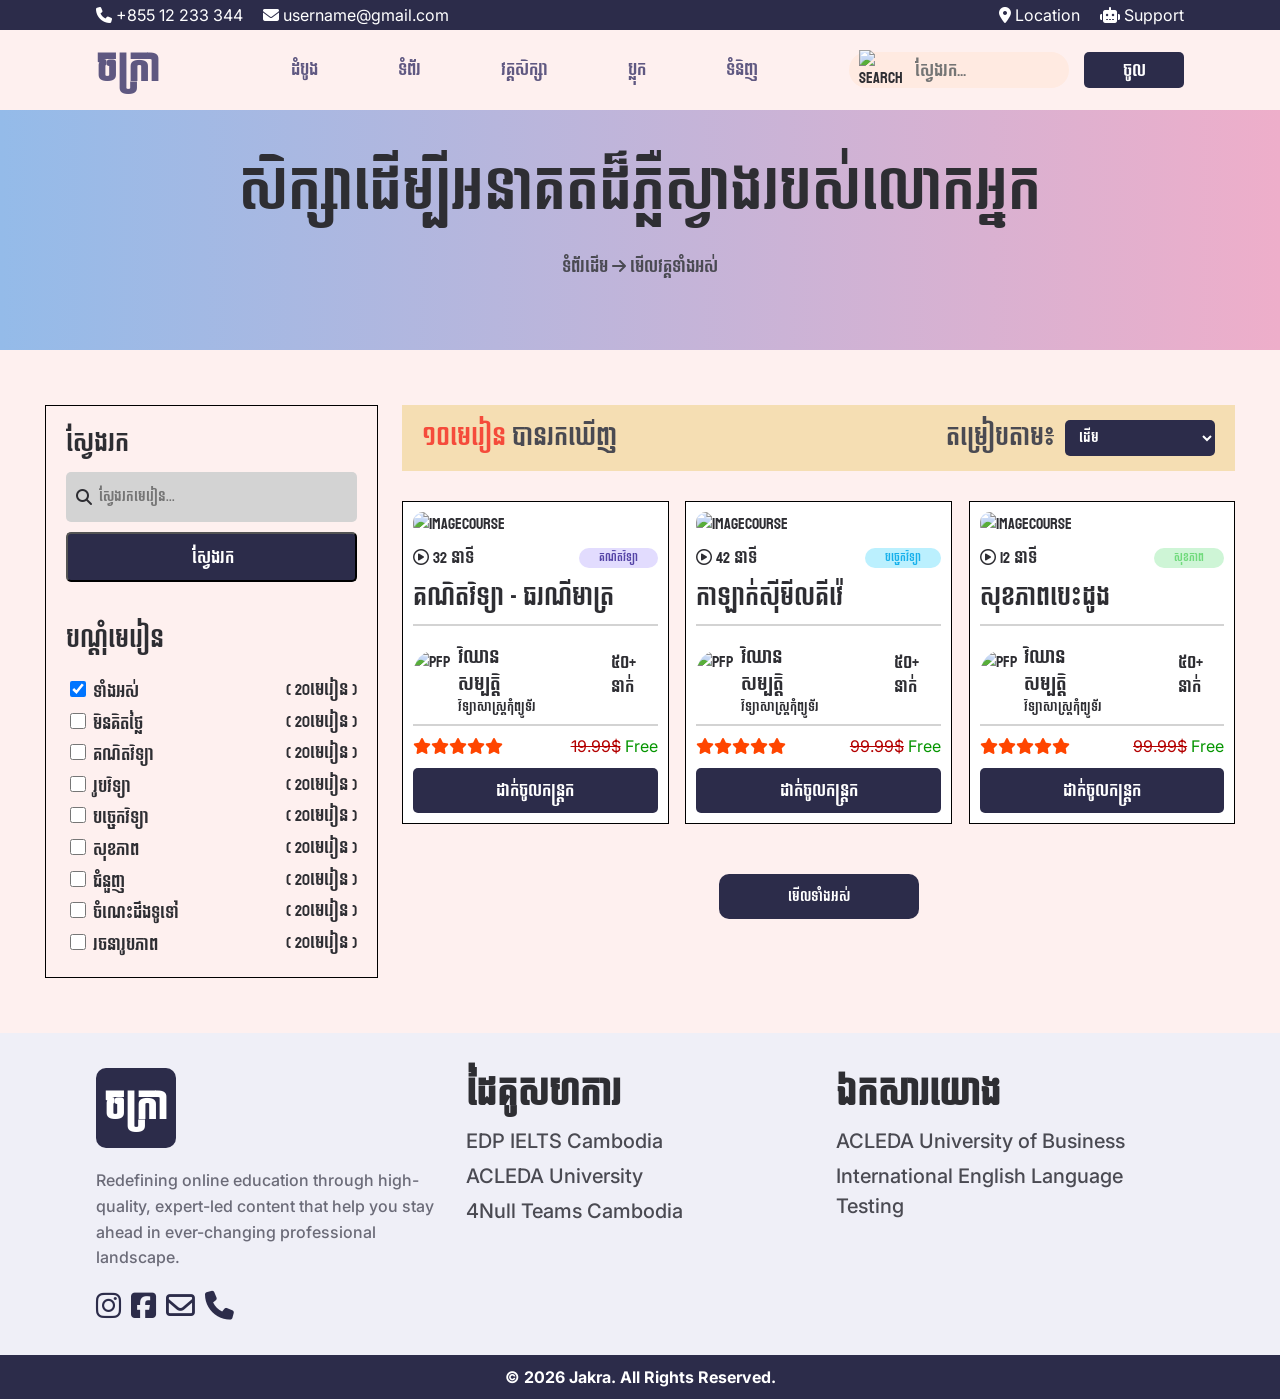
==== src/allcourse.html @ 20902234 "Update repository" ====
<!DOCTYPE html>
<html lang="en">

<head>
    <meta charset="UTF-8">
    <link rel="stylesheet" href="../style/style.css">
    <link rel="stylesheet" href="../style/allcourse.css">
    <link rel="stylesheet" href="https://cdnjs.cloudflare.com/ajax/libs/font-awesome/6.5.1/css/all.min.css">
    <link rel="preconnect" href="https://fonts.googleapis.com">
    <link rel="preconnect" href="https://fonts.gstatic.com" crossorigin>
    <link
        href="https://fonts.googleapis.com/css2?family=Bayon&family=Inter:ital,opsz,wght@0,14..32,100..900;1,14..32,100..900&display=swap"
        rel="stylesheet">
    <link rel="stylesheet" href="https://cdn.jsdelivr.net/npm/bootstrap-icons@1.11.3/font/bootstrap-icons.min.css">
    <meta name="viewport" content="width=device-width, initial-scale=1.0">
    <title>Jakra E-Learning</title>
</head>

<body>
    <!-- Header -->
    <header>
        <div class="header-contact">
            <div class="contact-left">
                <div class="header-call">
                    <i class="fa-solid fa-phone"></i>
                    <a href="#">+855 12 233 344</a>
                </div>
                <div class="header-mail">
                    <i class="fa-solid fa-envelope"></i>
                    <a href="#">username@gmail.com</a>
                </div>
            </div>
            <div class="contact-right">
                <div class="header-location">
                    <i class="fa-solid fa-location-dot"></i>
                    <a href="#">Location</a>
                </div>
                <div class="header-location">
                    <i class="fa-solid fa-robot"></i>
                    <a href="#">Support</a>
                </div>
            </div>
        </div>
        <div class="header-ul">
            <div class="logo">
                <a href="#">ចក្រា</a>
            </div>
            <ul>
                <li><a href="#">ដំបូង</a></li>
                <li><a href="#">ទំព័រ</a></li>
                <li><a href="#">វគ្គសិក្សា</a></li>
                <li><a href="#">ប្លុក</a></li>
                <li><a href="#">ទំនិញ</a></li>
            </ul>
            <div class="header-actions">
                <div class="header-search">
                    <img src="../asset/svg/search.svg" class="icon" alt="search">
                    <input type="text" placeholder="ស្វែងរក...">
                </div>
                <button><a href="#">ចូល</a></button>
            </div>
        </div>
    </header>

    <div class="future">
        <h1>សិក្សាដើម្បីអនាគតដ៏ភ្លឺស្វាងរបស់លោកអ្នក</h1>
        <p>ទំព័រដើម <i class="fa-solid fa-arrow-right"></i> <a href="#">មើលវគ្គទាំងអស់</a></p>
    </div>

    <div class="container">
        <div class="container-left">
            <div class="left-search">
                <h2>ស្វែងរក</h2>
                <div class="left-search-input">
                    <i class="fa-solid fa-magnifying-glass"></i>
                    <input type="text" placeholder="ស្វែងរកមេរៀន...">
                </div>
                <button id="searchBtn"><a href="#">ស្វែងរក</a></button>
            </div>

            <div class="course-category">
                <h2>បណ្ដុំមេរៀន</h2>
                <div class="category-list">
                    <label for="free"><p><input type="checkbox" name="checkBox" value="all" checked> ទាំងអស់</p><span>( 20មេរៀន )</span></label>
                    <label for="free"><p><input type="checkbox" name="checkBox" value="free"> មិនគិតថ្លៃ</p><span>( 20មេរៀន )</span></label>
                    <label for="free"><p><input type="checkbox" name="checkBox" value="math"> គណិតវិទ្យា</p><span>( 20មេរៀន )</span></label>
                    <label for="free"><p><input type="checkbox" name="checkBox" value="physic"> រូបវិទ្យា</p><span>( 20មេរៀន )</span></label>
                    <label for="free"><p><input type="checkbox" name="checkBox" value="science"> បច្ចេកវិទ្យា</p><span>( 20មេរៀន )</span></label>
                    <label for="free"><p><input type="checkbox" name="checkBox" value="health"> សុខភាព</p><span>( 20មេរៀន )</span></label>
                    <label for="free"><p><input type="checkbox" name="checkBox" value="business"> ជំនួញ</p><span>( 20មេរៀន )</span></label>
                    <label for="free"><p><input type="checkbox" name="checkBox" value="general"> ចំណេះដឹងទូទៅ</p><span>( 20មេរៀន )</span></label>
                    <label for="free"><p><input type="checkbox" name="checkBox" value="design"> រចនារូបភាព</p><span>( 20មេរៀន )</span></label>
                </div>
            </div>
        </div>
        <div class="container-right">
            <div class="container-title">
                <h3><span>១០មេរៀន</span> បានរកឃើញ</h3>
                <div class="title-sorted">
                    <h3>តម្រៀបតាម៖ </h3>
                    <select name="courseSelect" id="courseSelect">
                        <option value="Name">ដើម</option>
                        <option value="Name">ឈ្មោះ</option>
                        <option value="Name">ថ្ងៃ</option>
                    </select>
                </div>
            </div>
            <div class="course-item" id="course-item">

                <!-- <div class="lesson" id="lesson1">
                    <img src="https://wallpapers.com/images/featured/physics-w4ac9eqvnunc0ocp.jpg" alt="imageCourse">
                    <div class="lessonType">
                        <label for="lessonMain"><i class="fa-regular fa-circle-play"></i> ២០ មេរៀន</label>
                        <div class="lessonCategory">
                            <label for="category">គណិតវិទ្យា</label>
                        </div>
                    </div>
                    <h3>គណិតវិទ្យា - ធរណីមាត្រ</h3>
                    <hr>

                    <div class="lessonProfile">
                        <img src="../asset/author/mainpfp.jpg" alt="pfp">
                        <div class="self-Profile">
                            <h3>វិឈាន សម្បត្តិ</h3>
                            <label for="major">វិទ្យាសាស្ត្រកុំព្យូទ័រ</label>
                        </div>
                        <label for="taughtStudent"><span>៥០+</span> នាក់</label>

                    </div>
                    <hr>
                    <div class="lesson-Price">
                        <label for="star"><i class="fa-solid fa-star"></i><i class="fa-solid fa-star"></i><i class="fa-solid fa-star"></i><i class="fa-solid fa-star"></i><i class="fa-solid fa-star"></i></label>
                        <label for="price"><del>19.99$</del> Free</label>
                    </div>
                    <button><a href="#">ដាក់ចូលកន្ត្រក</a></button>
                </div> -->

            </div>
            <button onclick="ShowAllCourse()">មើលទាំងអស់</button>
        </div>
    </div>







    <!-- Footer -->
    <footer>
        <div class="footer-Item">
            <div class="footerProfile footerItem">
                <div class="logo">
                    <a href="#">ចក្រា</a>
                </div>
                <p>Redefining online education through high-quality, expert-led content that
                    help you stay ahead in ever-changing professional landscape.
                </p>
                <div class="footerSocial">
                    <i class="fa-brands fa-instagram"></i>
                    <i class="fa-brands fa-square-facebook"></i>
                    <i class="fa-regular fa-envelope"></i>
                    <i class="fa-solid fa-phone"></i>
                </div>
            </div>
            <div class="footerPartner footerItem">
                <h1>ដៃគូសហការ</h1>
                <a href="#">EDP IELTS Cambodia</a>
                <a href="#">ACLEDA University</a>
                <a href="#">4Null Teams Cambodia</a>
            </div>
            <div class="footerReference footerItem">
                <h1>ឯកសារយោង</h1>
                <a href="#">ACLEDA University of Business</a>
                <a href="#">International English Language Testing</a>
            </div>
        </div>
        <div class="footer-Copyright">
            © 2026 Jakra. All Rights Reserved.
        </div>
    </footer>
</body>
<script src="../script/allcourse.js"></script>
</html>
---- style/style.css ----
:root {
    /* Color */
    --header-footer: rgb(44, 44, 74);
    --background-color: #ffffff;
    --title-color: #5F5881;
    --button-color: rgb(44, 44, 74);
    --footer-color: #282834;
    --star-color: #F68C1E;
    --price-color: #059500;
    --view-color: #DF5415;
    --main-background-color: #FEF0EF;
    --sky-background-color: #DCF7FE;
    --lightPurple-background-color: #EFEFF7;


    --border-radius: 5px;
    --box-shadow: 0 0 10px #D9D9D9;
    --default-font: 'Inter', sans-serif;
    --icon-width: 24px;
    --icon-height: 24px;
    --title-font-size: 36px;
    --subtitle-font-size: 24px;
    --content-font-size: 16px;
    --input-font-size: 16px;

    /* Text Colors */
    --text-main: #2e2e33;
    --text-secondary: #4A4A52;
    --text-muted: #6b6b78;
    --text-disabled: #b30000;
    --text-input: #333333;

    /* UI Colors */
    --button-hover-color: #F54B3B;
    --button-secondary-bg: #d3d3d3;
    --pagination-bg: #ebebeb;
    --border-light: rgba(0, 0, 0, 0.04);
    --border-divider: #f3f3f7;
    --shadow-light: rgba(34, 34, 34, 0.06);

    /* Category Colors */
    --math-bg: #fadee2;
    --math-accent: #fd5672;
    --tech-bg: #DCF7FE;
    --tech-accent: #45C1F1;
    --health-bg: #E5FAE9;
    --health-accent: #5FD46C;
    --business-bg: #FDF3E9;
    --business-accent: #EE8644;

    --search-bg: #ffeae1;
    --text-white: #ffffff;
}

/*  
How to use this root

Use this link in another css file:
@import url('variables.css');

Usage example:
background-color: var(--background-color);
*/

/*----------------------------------------------*/

/*
Icon style

.icon {
    width: var(--icon-width);
    height: var(--icon-height);
}

*/

* {
    font-family: "Bayon", sans-serif;
    font-weight: 400;
    font-style: normal;
    box-sizing: border-box;
}

body {
    padding: 0;
    padding-top: 80px;
    width: 100vw;
    height: 100vh;
    margin: 0;
    overflow-x: hidden;
    background-color: var(--main-background-color);
    font-size: var(--content-font-size);
}

a {
    text-decoration: none;
    color: inherit;
    font-size: 16px;
}

h1 {
    font-size: 56px;
    margin: 0;
}

h2 {
    font-size: 36px;
    margin: 0;
}

h3 {
    font-size: 24px;
    margin: 0;
}

p {
    font-size: var(--content-font-size);
    line-height: 1.6;
    margin: 0;
}

.future {
    width: 100%;
    height: 270px;
    display: flex;
    flex-direction: column;
    align-items: center;
    justify-content: center;
    gap: 20px;
    background: linear-gradient(to right, #94BBE9, #EEAECA);
}

.future p,
.future a {
    color: var(--text-secondary);
    transition: 0.5s ease;
}

.future a:hover {
    color: var(--button-hover-color);
}


/* Header */
header {
    width: 100%;
    height: 110px;
    z-index: 700;
    top: 0;
    left: 0;
    right: 0;
    position: fixed;
    box-sizing: border-box;
}

.header-contact {
    width: 100%;
    height: 30px;
    display: flex;
    align-items: center;
    justify-content: space-between;
    padding: 0 7.5vw;
    background-color: var(--header-footer);
    color: white;
}

.header-contact a {
    color: white;
    font-family: 'Inter', Arial;
    font-weight: 400;
}

.contact-left {
    height: 100%;
    width: auto;
    display: flex;
    align-items: center;
    gap: 20px;
}

.contact-right {
    display: flex;
    height: 100%;
    width: auto;
    align-items: center;
    gap: 20px;
}

.header-ul {
    width: 100%;
    height: 80px;
    padding: 0 7.5vw;
    margin: 0 auto;
    display: flex;
    justify-content: space-between;
    align-items: center;
    background-color: var(--main-background-color);
}

.logo a {
    font-size: 36px;
    color: var(--title-color);
    font-weight: bold;
    text-decoration: none;
}

header ul {
    display: flex;
    gap: 80px;
}

header ul li {
    list-style: none;
    font-size: var(--content-font-size);
    color: var(--title-color);
    cursor: pointer;
}

header a {
    text-decoration: none;
    color: var(--title-color);
    transition: 0.4s;
}

header a:hover {
    color: var(--button-color);
}

header .header-search {
    display: flex;
    align-items: center;
    gap: 10px;
    width: 220px;
    height: 36px;
    padding: 0 10px;
    background-color: var(--search-bg);
    border-radius: 30px;
}

header .header-search input {
    border: none;
    background-color: transparent;
    width: 160px;
    font-size: var(--input-font-size);
}

input:focus {
    outline: none;
}

header button {
    width: 100px;
    height: 36px;
    background-color: var(--button-color);
    color: var(--text-white);
    border: none;
    border-radius: var(--border-radius);
    cursor: pointer;
    transition: 0.4s;
}

header button a {
    text-decoration: none;
    color: var(--text-white);
}

header button:hover {
    background-color: var(--button-hover-color);
}

header button:hover a {
    color: var(--text-white);
}

/* Footer */
footer {
    width: 100%;
    height: auto;
    margin: 0;
    padding: 0;
    display: flex;
    flex-direction: column;
}

.footer-Item {
    width: 100%;
    height: auto;
    padding: 35px 7.5vw;
    display: flex;
    align-items: start;
    justify-content: space-between;
    box-sizing: border-box;
    margin: 0;
}

.footerItem {
    width: 32%;
    display: flex;
    flex-direction: column;
    gap: 5px;
    justify-content: start;
}

.footerItem h1 {
    font-size: 2.2rem;
    font-weight: bold;
    color: var(--text-main);
}

.footerItem h2 {
    font-size: 1.4rem;
    font-family: 'Inter', Arial;
    color: var(--text-muted);
}

.footerProfile {
    gap: 20px;
}

.footerProfile .logo {
    width: 80px;
    background-color: var(--button-color);
    color: white;
    height: 80px;
    display: flex;
    align-items: center;
    justify-content: center;
    border-radius: 10px;
}

.footerProfile a {
    color: white;
}

.footerProfile p {
    font-family: 'Inter';
    font-weight: 500;
    color: var(--text-muted);
}

.footerSocial {
    width: 100%;
    height: auto;
    display: flex;
    gap: 10px;
}

.footerProfile i {
    font-size: 1.8rem;
    color: var(--button-color);
}

.footerPartner a,
.footerReference a{
    font-size: 20px;
    font-family: 'Inter', Arial;
    font-weight: 500;
    color: var(--text-secondary);
    cursor: pointer;
}

.footer-Copyright {
    width: 100%;
    display: flex;
    justify-content: center;
    align-items: center;
    text-align: center;
    padding: 10px 0px;
    background-color: var(--header-footer);
    color: white;
    font-family: 'Inter', Arial;
    font-weight: bold;
}
---- style/allcourse.css ----
/* Styles moved to top to match HTML order (Header) */
.header-actions {
    display: flex;
    gap: 15px;
    align-items: center;
}

/* Global improvements: typography and base layout */
body {
    font-family: Inter, system-ui, -apple-system, "Segoe UI", Roboto, "Helvetica Neue", Arial;
    color: var(--text-main);
    line-height: 1.5;
    -webkit-font-smoothing: antialiased;
    -moz-osx-font-smoothing: grayscale;
}

/* Constrain wide sections for better readability */
:root {
    --max-content-width: 1200px;
}

/* Container */
.container {
    width: 100%;
    height: auto;
    padding: 55px 3.5vw;
    display: flex;
    justify-content: space-between;
    box-sizing: border-box;
}

.container-left {
    width: 28%;
    height: auto;
    display: flex;
    flex-direction: column;
    justify-content: center;
    gap: 40px;
    padding: 20px 20px;
    border: solid 1px black;
    align-self: flex-start;
}

.left-search {
    width: 100%;
    height: auto;
    display: flex;
    flex-direction: column;
    align-items: start;
    gap: 10px;
}

.left-search .left-search-input,
.left-search button {
    width: 100%;
    border-radius: 5px;
    height: 50px;
    display: flex;
    align-items: center;
    padding-left: 10px;
}

.container-left h2{
    font-size: 24px;
}

.left-search-input {
    background-color: lightgray;
}

.left-search-input input {
    margin-left: 5px;
    height: 100%;
    width: 94%;
    background: transparent;
    border: none;
}

.left-search button {
    display: flex;
    align-items: center;
    justify-content: center;
    background-color: var(--button-color);
    color: white;
    transition: 0.5s ease;
}

.left-search button:hover{
    background-color: var(--button-hover-color);
    border: 1px solid var(--button-hover-color);
}

.course-category{
    width: 100%;
    height: auto;
    display: flex;
    flex-direction: column;
    gap: 10px;
}

.category-list{
    width: 100%;
    height: auto;
    display: flex;
    flex-direction: column;
    align-items: start;
    margin-top: 10px;
    gap: 5px;
}

.category-list label{
    width: 100%;
    display: flex;
    justify-content: space-between;
    font-weight: 20px;
}

.category-list label input{
    width: 16px;
    height: 16px;
}

.container-right {
    width: 70%;
    height: auto;
}

.container-title {
    width: 100%;
    height: auto;
    display: flex;
    padding: 15px 20px;
    /* padding-bottom: 30px; */
    align-items: center;
    justify-content: space-between;
    color: var(--text-secondary);
    background-color: wheat;
}

.container-title span {
    color: var(--button-hover-color);
}

.container-title select {
    width: 150px;
    border: none;
    background-color: var(--button-color);
    color: white;
    border-radius: 5px;
    padding: 0 10px;
}

.title-sorted {
    display: flex;
    gap: 10px;
}

.container-right button{
    width: 200px;
    height: 45px;
    border-radius: 10px;
    background-color: var(--button-color);
    color: white;
    border: none;
    display: flex;
    justify-content: center;
    align-items: center;
    margin: 0 auto;
    margin-top: 30px;
    transition: 0.5s ease;
}

.container-right button:hover{
    background-color: var(--button-hover-color);
}

.course-item{
    width: 100%;
    height: auto;
    display: flex;
    flex-wrap: wrap;
    margin-top: 30px;
    gap: 2%;
}

.lesson{
    width: 32%;
    float: left;
    height: auto;
    padding: 10px 10px;
    border: solid 1px black;
    transition: 0.5s ease;
    margin-bottom: 20px;
    background-color: white;
}

.lesson:hover{
    transform: scale(1.02) translateY(-5px);
}

.lesson img{
    width: 100%;
    height: 180px;
    object-fit: cover;
    border-radius: 10px;
}

.lesson hr{
    width: 100%;
    border: solid 1px lightgray;
}

.lesson h3{
    margin-top: 10px;
}

.lessonType{
    width: 100%;
    margin: 0 auto;
    display: flex;
    margin-top: 10px;
    align-items: center;
    justify-content: space-between;
}

.lessonCategory{
    height: 20px;
    display: flex;
    align-items: center;
    justify-content: center;
    padding: 0px 20px;
    border-radius: 30px;
    background-color: rgb(183, 236, 255);
}

.lessonCategory label{
    font-size: 10px;
    color: rgb(0, 183, 255);
}

.lessonProfile{
    width: 100%;
    height: auto;
    display: flex;
    align-items: center;
    justify-content: space-between;
}

.lessonProfile img{
    width: 50px;
    height: 50px;
    border-radius: 50%;
}

.self-Profile{
    height: 100%;
    width: auto;
    display: flex;
    flex-direction: column;
    align-items: start;
    justify-content: center;
    margin-right: 30%;
}

.self-Profile h3{
    font-size: 18px;
}

.self-Profile label{
    font-size: 12px;
}

.lesson-Price{
    width: 100%;
    display: flex;
    align-items: center;
    justify-content: space-between;
}

.lesson-Price label,
.lesson-Price del{
    font-size: 16px;
    font-family: 'Inter', Arial;
}

.lesson-Price label{
    color: var(--price-color);
}

.lesson-Price del{
    color: var(--text-disabled);
}

.lesson-Price label i{
    font-weight: 10px;
    color: orangered;
}

.lesson button{
    width: 100%;
    height: 45px;
    border-radius: 5px;
    margin-top: 10px;
    border: none;
    background-color: var(--button-color);
    cursor: pointer;
    transition: 0.5s ease;
}

.lesson button a{
    color: white;
}

.lesson button:hover{
    background-color: var(--button-hover-color);
}

footer{
    background-color: var(--lightPurple-background-color);
}
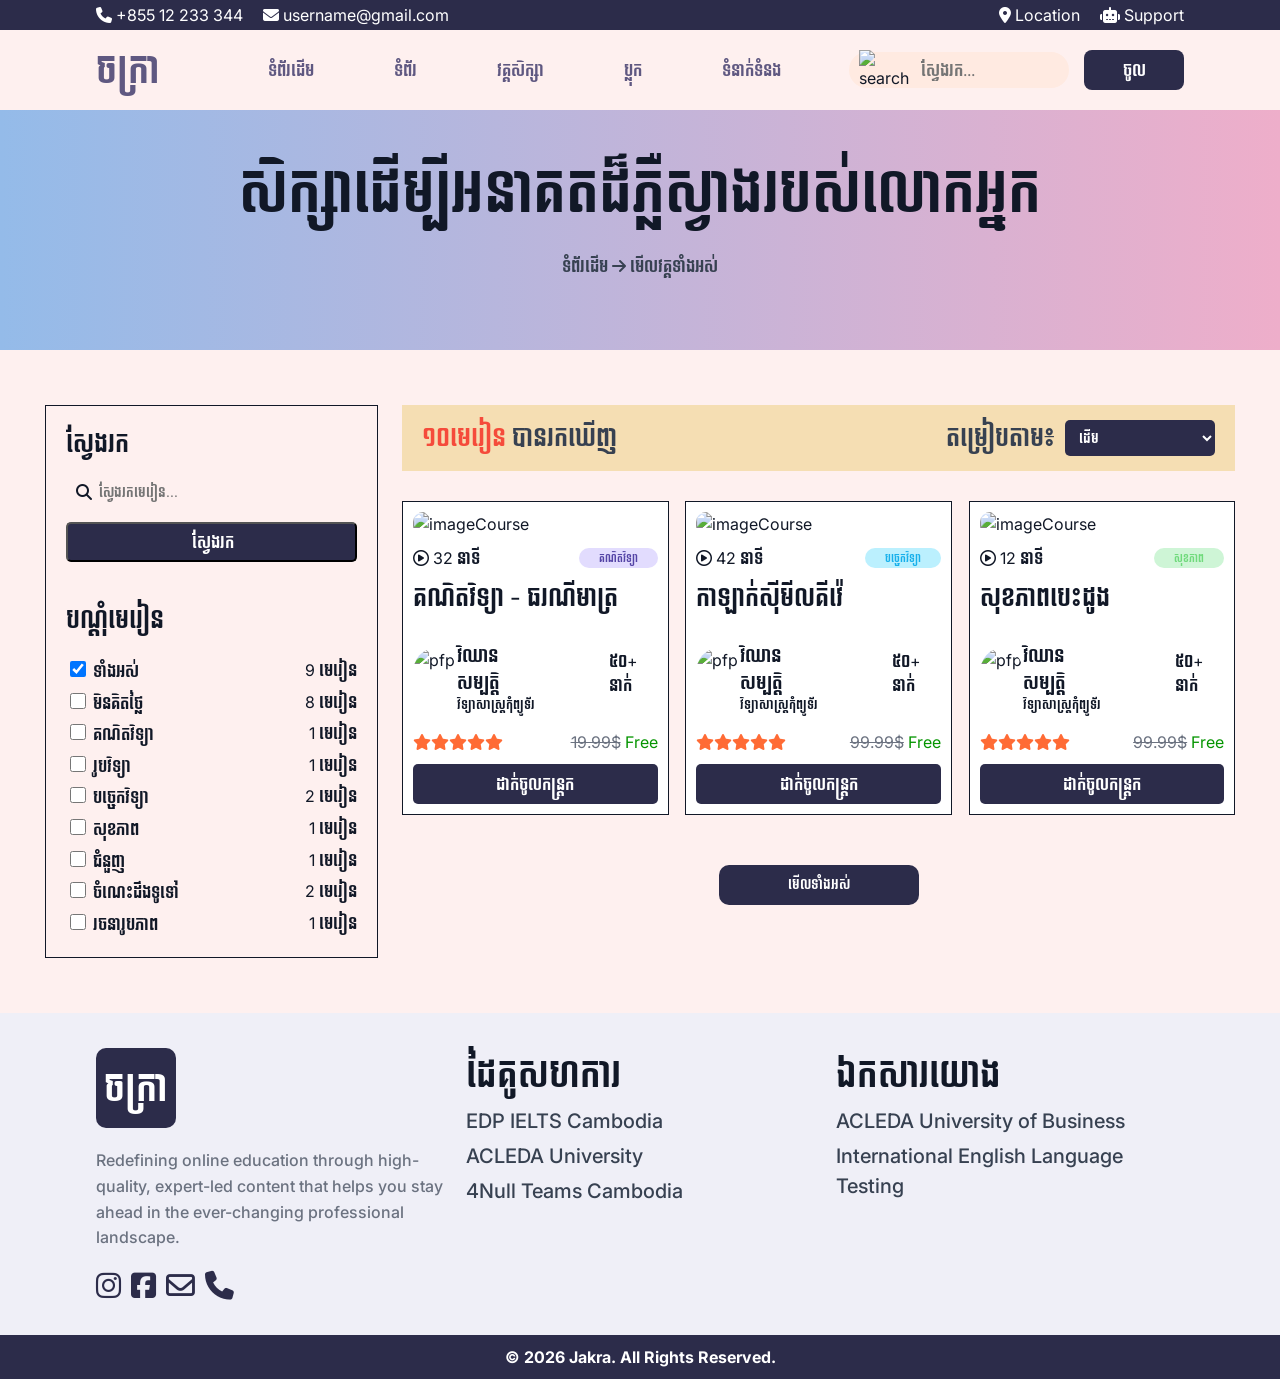
==== commit 2f170514: "UI/UX improvements: Standardized button heights, fixed grammar/spelling in Khmer and English, update" ====
--- a/src/allcourse.html
+++ b/src/allcourse.html
@@ -8,9 +8,7 @@
     <link rel="stylesheet" href="https://cdnjs.cloudflare.com/ajax/libs/font-awesome/6.5.1/css/all.min.css">
     <link rel="preconnect" href="https://fonts.googleapis.com">
     <link rel="preconnect" href="https://fonts.gstatic.com" crossorigin>
-    <link
-        href="https://fonts.googleapis.com/css2?family=Bayon&family=Inter:ital,opsz,wght@0,14..32,100..900;1,14..32,100..900&display=swap"
-        rel="stylesheet">
+
     <link rel="stylesheet" href="https://cdn.jsdelivr.net/npm/bootstrap-icons@1.11.3/font/bootstrap-icons.min.css">
     <meta name="viewport" content="width=device-width, initial-scale=1.0">
     <title>Jakra E-Learning</title>
@@ -43,21 +41,21 @@
         </div>
         <div class="header-ul">
             <div class="logo">
-                <a href="#">ចក្រា</a>
+                <a href="../index.html">ចក្រា</a>
             </div>
             <ul>
-                <li><a href="#">ដំបូង</a></li>
+                <li><a href="../index.html">ទំព័រដើម</a></li>
                 <li><a href="#">ទំព័រ</a></li>
-                <li><a href="#">វគ្គសិក្សា</a></li>
+                <li><a href="allcourse.html">វគ្គសិក្សា</a></li>
                 <li><a href="#">ប្លុក</a></li>
-                <li><a href="#">ទំនិញ</a></li>
+                <li><a href="studyoncampuss.html">ទំនាក់ទំនង</a></li>
             </ul>
             <div class="header-actions">
                 <div class="header-search">
                     <img src="../asset/svg/search.svg" class="icon" alt="search">
                     <input type="text" placeholder="ស្វែងរក...">
                 </div>
-                <button><a href="#">ចូល</a></button>
+                <button id="loginBtn"><a href="#">ចូល</a></button>
             </div>
         </div>
     </header>
@@ -81,15 +79,48 @@
             <div class="course-category">
                 <h2>បណ្ដុំមេរៀន</h2>
                 <div class="category-list">
-                    <label for="free"><p><input type="checkbox" name="checkBox" value="all" checked> ទាំងអស់</p><span>( 20មេរៀន )</span></label>
-                    <label for="free"><p><input type="checkbox" name="checkBox" value="free"> មិនគិតថ្លៃ</p><span>( 20មេរៀន )</span></label>
-                    <label for="free"><p><input type="checkbox" name="checkBox" value="math"> គណិតវិទ្យា</p><span>( 20មេរៀន )</span></label>
-                    <label for="free"><p><input type="checkbox" name="checkBox" value="physic"> រូបវិទ្យា</p><span>( 20មេរៀន )</span></label>
-                    <label for="free"><p><input type="checkbox" name="checkBox" value="science"> បច្ចេកវិទ្យា</p><span>( 20មេរៀន )</span></label>
-                    <label for="free"><p><input type="checkbox" name="checkBox" value="health"> សុខភាព</p><span>( 20មេរៀន )</span></label>
-                    <label for="free"><p><input type="checkbox" name="checkBox" value="business"> ជំនួញ</p><span>( 20មេរៀន )</span></label>
-                    <label for="free"><p><input type="checkbox" name="checkBox" value="general"> ចំណេះដឹងទូទៅ</p><span>( 20មេរៀន )</span></label>
-                    <label for="free"><p><input type="checkbox" name="checkBox" value="design"> រចនារូបភាព</p><span>( 20មេរៀន )</span></label>
+                    <label for="all">
+                        <p><input type="checkbox" id="all" name="checkBox" value="all" checked> ទាំងអស់</p><span
+                            id="count-all">(
+                            20មេរៀន )</span>
+                    </label>
+                    <label for="free">
+                        <p><input type="checkbox" id="free" name="checkBox" value="free"> មិនគិតថ្លៃ</p><span
+                            id="count-free">(
+                            20មេរៀន )</span>
+                    </label>
+                    <label for="math">
+                        <p><input type="checkbox" id="math" name="checkBox" value="math"> គណិតវិទ្យា</p><span
+                            id="count-math">(
+                            20មេរៀន )</span>
+                    </label>
+                    <label for="physic">
+                        <p><input type="checkbox" id="physic" name="checkBox" value="physic"> រូបវិទ្យា</p><span
+                            id="count-physic">(
+                            20មេរៀន )</span>
+                    </label>
+                    <label for="science">
+                        <p><input type="checkbox" id="science" name="checkBox" value="science"> បច្ចេកវិទ្យា</p><span
+                            id="count-science">( 20មេរៀន )</span>
+                    </label>
+                    <label for="health">
+                        <p><input type="checkbox" id="health" name="checkBox" value="health"> សុខភាព</p><span
+                            id="count-health">(
+                            20មេរៀន )</span>
+                    </label>
+                    <label for="business">
+                        <p><input type="checkbox" id="business" name="checkBox" value="business"> ជំនួញ</p><span
+                            id="count-business">(
+                            20មេរៀន )</span>
+                    </label>
+                    <label for="general">
+                        <p><input type="checkbox" id="general" name="checkBox" value="general"> ចំណេះដឹងទូទៅ</p><span
+                            id="count-general">( 20មេរៀន )</span>
+                    </label>
+                    <label for="design">
+                        <p><input type="checkbox" id="design" name="checkBox" value="design"> រចនារូបភាព</p><span
+                            id="count-design">( 20មេរៀន )</span>
+                    </label>
                 </div>
             </div>
         </div>
@@ -136,7 +167,7 @@
                 </div> -->
 
             </div>
-            <button onclick="ShowAllCourse()">មើលទាំងអស់</button>
+            <button id="showAllBtn" onclick="ShowAllCourse()">មើលទាំងអស់</button>
         </div>
     </div>
 
@@ -154,7 +185,7 @@
                     <a href="#">ចក្រា</a>
                 </div>
                 <p>Redefining online education through high-quality, expert-led content that
-                    help you stay ahead in ever-changing professional landscape.
+                    helps you stay ahead in the ever-changing professional landscape.
                 </p>
                 <div class="footerSocial">
                     <i class="fa-brands fa-instagram"></i>
@@ -180,5 +211,9 @@
         </div>
     </footer>
 </body>
+<script src="https://cdn.jsdelivr.net/npm/sweetalert2@11"></script>
+<script src="../jquery.js"></script>
+<script src="../script/main.js"></script>
 <script src="../script/allcourse.js"></script>
+
 </html>
--- a/style/style.css
+++ b/style/style.css
@@ -1,3 +1,19 @@
+@import url('https://fonts.googleapis.com/css2?family=Inter&family=Bayon&display=swap');
+
+@font-face {
+    font-family: 'SiteFont';
+    src: local('Inter');
+    unicode-range: U+0000-007F, U+0080-00FF;
+    /* Latin characters */
+}
+
+@font-face {
+    font-family: 'SiteFont';
+    src: local('Bayon');
+    unicode-range: U+1780-17FF;
+    /* Khmer Unicode block */
+}
+
 :root {
     /* Color */
     --header-footer: rgb(44, 44, 74);
@@ -15,7 +31,7 @@
 
     --border-radius: 5px;
     --box-shadow: 0 0 10px #D9D9D9;
-    --default-font: 'Inter', sans-serif;
+    --default-font: 'SiteFont', 'Inter', 'Bayon', sans-serif;
     --icon-width: 24px;
     --icon-height: 24px;
     --title-font-size: 36px;
@@ -52,44 +68,42 @@
     --text-white: #ffffff;
 }
 
-/*  
-How to use this root
-
-Use this link in another css file:
-@import url('variables.css');
-
-Usage example:
-background-color: var(--background-color);
-*/
-
-/*----------------------------------------------*/
-
-/*
-Icon style
-
-.icon {
-    width: var(--icon-width);
-    height: var(--icon-height);
-}
-
-*/
-
 * {
-    font-family: "Bayon", sans-serif;
+    font-family: 'SiteFont', 'Inter', 'Bayon', sans-serif;
     font-weight: 400;
     font-style: normal;
     box-sizing: border-box;
 }
 
+html,
 body {
+    scrollbar-width: none;
+    /* Firefox */
+    -ms-overflow-style: none;
+    /* IE and Edge */
+}
+
+html::-webkit-scrollbar,
+body::-webkit-scrollbar {
+    display: none;
+    /* Chrome, Safari and Opera */
+}
+
+body {
+    font-family: 'SiteFont', 'Inter', 'Bayon', sans-serif;
     padding: 0;
     padding-top: 80px;
     width: 100vw;
-    height: 100vh;
+    min-height: 100vh;
     margin: 0;
     overflow-x: hidden;
     background-color: var(--main-background-color);
     font-size: var(--content-font-size);
+}
+
+body::-webkit-scrollbar {
+    display: none;
+    /* Chrome, Safari and Opera */
 }
 
 a {
@@ -117,27 +131,6 @@
     font-size: var(--content-font-size);
     line-height: 1.6;
     margin: 0;
-}
-
-.future {
-    width: 100%;
-    height: 270px;
-    display: flex;
-    flex-direction: column;
-    align-items: center;
-    justify-content: center;
-    gap: 20px;
-    background: linear-gradient(to right, #94BBE9, #EEAECA);
-}
-
-.future p,
-.future a {
-    color: var(--text-secondary);
-    transition: 0.5s ease;
-}
-
-.future a:hover {
-    color: var(--button-hover-color);
 }
 
 
@@ -166,8 +159,13 @@
 
 .header-contact a {
     color: white;
-    font-family: 'Inter', Arial;
+    font-family: var(--default-font);
     font-weight: 400;
+    transition: 0.5s ease;
+}
+
+.header-contact a:hover {
+    color: var(--star-color);
 }
 
 .contact-left {
@@ -200,7 +198,6 @@
 .logo a {
     font-size: 36px;
     color: var(--title-color);
-    font-weight: bold;
     text-decoration: none;
 }
 
@@ -219,11 +216,17 @@
 header a {
     text-decoration: none;
     color: var(--title-color);
-    transition: 0.4s;
+    transition: 0.5s ease;
 }
 
 header a:hover {
     color: var(--button-color);
+}
+
+header .header-actions {
+    display: flex;
+    gap: 15px;
+    align-items: center;
 }
 
 header .header-search {
@@ -250,13 +253,13 @@
 
 header button {
     width: 100px;
-    height: 36px;
+    height: 40px;
     background-color: var(--button-color);
     color: var(--text-white);
     border: none;
     border-radius: var(--border-radius);
     cursor: pointer;
-    transition: 0.4s;
+    transition: 0.5s ease;
 }
 
 header button a {
@@ -272,6 +275,28 @@
     color: var(--text-white);
 }
 
+.future {
+    width: 100%;
+    height: 270px;
+    display: flex;
+    flex-direction: column;
+    align-items: center;
+    justify-content: center;
+    gap: 20px;
+    background: linear-gradient(to right, #94BBE9, #EEAECA);
+}
+
+.future p,
+.future a {
+    color: var(--text-secondary);
+    transition: 0.5s ease;
+}
+
+.future a:hover {
+    color: var(--button-hover-color);
+}
+
+
 /* Footer */
 footer {
     width: 100%;
@@ -303,13 +328,12 @@
 
 .footerItem h1 {
     font-size: 2.2rem;
-    font-weight: bold;
     color: var(--text-main);
 }
 
 .footerItem h2 {
     font-size: 1.4rem;
-    font-family: 'Inter', Arial;
+    font-family: var(--default-font);
     color: var(--text-muted);
 }
 
@@ -333,7 +357,7 @@
 }
 
 .footerProfile p {
-    font-family: 'Inter';
+    font-family: var(--default-font);
     font-weight: 500;
     color: var(--text-muted);
 }
@@ -351,9 +375,9 @@
 }
 
 .footerPartner a,
-.footerReference a{
+.footerReference a {
     font-size: 20px;
-    font-family: 'Inter', Arial;
+    font-family: var(--default-font);
     font-weight: 500;
     color: var(--text-secondary);
     cursor: pointer;
@@ -368,6 +392,6 @@
     padding: 10px 0px;
     background-color: var(--header-footer);
     color: white;
-    font-family: 'Inter', Arial;
+    font-family: var(--default-font);
     font-weight: bold;
 }
--- a/style/allcourse.css
+++ b/style/allcourse.css
@@ -1,22 +1,20 @@
-/* Styles moved to top to match HTML order (Header) */
-.header-actions {
-    display: flex;
-    gap: 15px;
-    align-items: center;
-}
+@import url('variables.css');
+
 
 /* Global improvements: typography and base layout */
 body {
-    font-family: Inter, system-ui, -apple-system, "Segoe UI", Roboto, "Helvetica Neue", Arial;
+    font-family: 'SiteFont', 'Inter', 'Bayon', sans-serif;
     color: var(--text-main);
     line-height: 1.5;
     -webkit-font-smoothing: antialiased;
     -moz-osx-font-smoothing: grayscale;
 }
 
-/* Constrain wide sections for better readability */
-:root {
-    --max-content-width: 1200px;
+/* Styles moved to top to match HTML order (Header) */
+.header-actions {
+    display: flex;
+    gap: 15px;
+    align-items: center;
 }
 
 /* Container */
@@ -37,7 +35,7 @@
     justify-content: center;
     gap: 40px;
     padding: 20px 20px;
-    border: solid 1px black;
+    border: solid 1px var(--black);
     align-self: flex-start;
 }
 
@@ -54,18 +52,18 @@
 .left-search button {
     width: 100%;
     border-radius: 5px;
-    height: 50px;
+    height: 40px;
     display: flex;
     align-items: center;
     padding-left: 10px;
 }
 
-.container-left h2{
+.container-left h2 {
     font-size: 24px;
 }
 
 .left-search-input {
-    background-color: lightgray;
+    background-color: var(--gray-light);
 }
 
 .left-search-input input {
@@ -81,16 +79,16 @@
     align-items: center;
     justify-content: center;
     background-color: var(--button-color);
-    color: white;
+    color: var(--white);
     transition: 0.5s ease;
 }
 
-.left-search button:hover{
+.left-search button:hover {
     background-color: var(--button-hover-color);
     border: 1px solid var(--button-hover-color);
 }
 
-.course-category{
+.course-category {
     width: 100%;
     height: auto;
     display: flex;
@@ -98,7 +96,7 @@
     gap: 10px;
 }
 
-.category-list{
+.category-list {
     width: 100%;
     height: auto;
     display: flex;
@@ -108,14 +106,14 @@
     gap: 5px;
 }
 
-.category-list label{
+.category-list label {
     width: 100%;
     display: flex;
     justify-content: space-between;
     font-weight: 20px;
 }
 
-.category-list label input{
+.category-list label input {
     width: 16px;
     height: 16px;
 }
@@ -134,7 +132,7 @@
     align-items: center;
     justify-content: space-between;
     color: var(--text-secondary);
-    background-color: wheat;
+    background-color: var(--wheat);
 }
 
 .container-title span {
@@ -145,7 +143,7 @@
     width: 150px;
     border: none;
     background-color: var(--button-color);
-    color: white;
+    color: var(--white);
     border-radius: 5px;
     padding: 0 10px;
 }
@@ -155,12 +153,12 @@
     gap: 10px;
 }
 
-.container-right button{
+.container-right button {
     width: 200px;
-    height: 45px;
+    height: 40px;
     border-radius: 10px;
     background-color: var(--button-color);
-    color: white;
+    color: var(--white);
     border: none;
     display: flex;
     justify-content: center;
@@ -170,11 +168,11 @@
     transition: 0.5s ease;
 }
 
-.container-right button:hover{
+.container-right button:hover {
     background-color: var(--button-hover-color);
 }
 
-.course-item{
+.course-item {
     width: 100%;
     height: auto;
     display: flex;
@@ -183,76 +181,76 @@
     gap: 2%;
 }
 
-.lesson{
+.lesson {
     width: 32%;
     float: left;
     height: auto;
     padding: 10px 10px;
-    border: solid 1px black;
+    border: solid 1px var(--black);
     transition: 0.5s ease;
     margin-bottom: 20px;
-    background-color: white;
-}
-
-.lesson:hover{
+    background-color: var(--white);
+}
+
+.lesson:hover {
     transform: scale(1.02) translateY(-5px);
 }
 
-.lesson img{
+.lesson img {
     width: 100%;
     height: 180px;
     object-fit: cover;
     border-radius: 10px;
 }
 
-.lesson hr{
-    width: 100%;
-    border: solid 1px lightgray;
-}
-
-.lesson h3{
+.lessonType {
+    width: 100%;
+    margin: 0 auto;
+    display: flex;
     margin-top: 10px;
-}
-
-.lessonType{
-    width: 100%;
-    margin: 0 auto;
-    display: flex;
-    margin-top: 10px;
-    align-items: center;
-    justify-content: space-between;
-}
-
-.lessonCategory{
+    align-items: center;
+    justify-content: space-between;
+}
+
+.lessonCategory {
     height: 20px;
     display: flex;
     align-items: center;
     justify-content: center;
     padding: 0px 20px;
     border-radius: 30px;
-    background-color: rgb(183, 236, 255);
-}
-
-.lessonCategory label{
+    background-color: var(--blue-pale);
+}
+
+.lessonCategory label {
     font-size: 10px;
-    color: rgb(0, 183, 255);
-}
-
-.lessonProfile{
-    width: 100%;
-    height: auto;
-    display: flex;
-    align-items: center;
-    justify-content: space-between;
-}
-
-.lessonProfile img{
+    color: var(--blue-vivid);
+}
+
+.lesson h3 {
+    margin-top: 10px;
+}
+
+.lesson hr {
+    width: 100%;
+    border: solid 1px var(--gray-light);
+}
+
+.lessonProfile {
+    width: 100%;
+    height: auto;
+    display: flex;
+    align-items: center;
+    justify-content: space-between;
+}
+
+.lessonProfile img {
     width: 50px;
     height: 50px;
     border-radius: 50%;
 }
 
-.self-Profile{
+.self-Profile {
     height: 100%;
     width: auto;
     display: flex;
@@ -262,15 +260,15 @@
     margin-right: 30%;
 }
 
-.self-Profile h3{
+.self-Profile h3 {
     font-size: 18px;
 }
 
-.self-Profile label{
+.self-Profile label {
     font-size: 12px;
 }
 
-.lesson-Price{
+.lesson-Price {
     width: 100%;
     display: flex;
     align-items: center;
@@ -278,27 +276,23 @@
 }
 
 .lesson-Price label,
-.lesson-Price del{
+.lesson-Price del {
     font-size: 16px;
-    font-family: 'Inter', Arial;
-}
-
-.lesson-Price label{
-    color: var(--price-color);
-}
-
-.lesson-Price del{
-    color: var(--text-disabled);
-}
-
-.lesson-Price label i{
+    font-family: 'SiteFont', 'Inter', 'Bayon', sans-serif;
+}
+
+.lesson-Price del {
+    color: var(--neutral-500);
+}
+
+.lesson-Price label i {
     font-weight: 10px;
-    color: orangered;
-}
-
-.lesson button{
-    width: 100%;
-    height: 45px;
+    color: var(--orange-bright);
+}
+
+.lesson button {
+    width: 100%;
+    height: 40px;
     border-radius: 5px;
     margin-top: 10px;
     border: none;
@@ -307,14 +301,14 @@
     transition: 0.5s ease;
 }
 
-.lesson button a{
-    color: white;
-}
-
-.lesson button:hover{
+.lesson button a {
+    color: var(--white);
+}
+
+.lesson button:hover {
     background-color: var(--button-hover-color);
 }
 
-footer{
+footer {
     background-color: var(--lightPurple-background-color);
 }
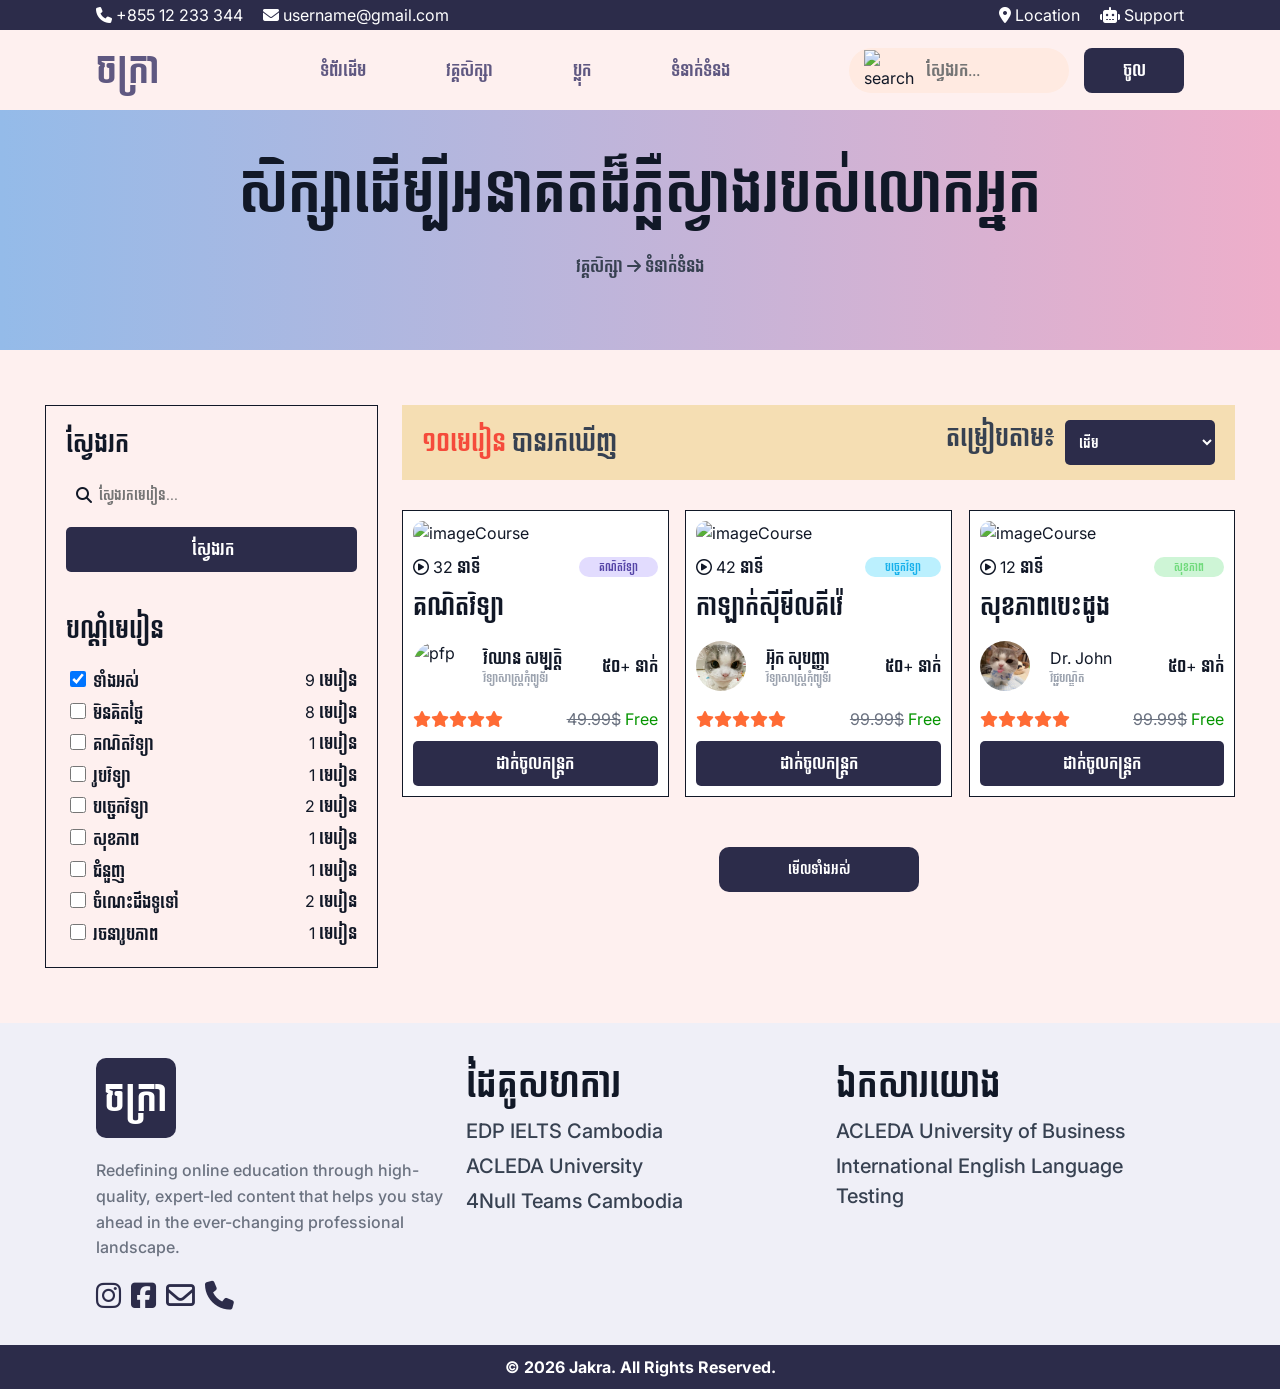
==== commit 30168565: "Sync header/footer, update teacher data, and add enrollment validation" ====
--- a/src/allcourse.html
+++ b/src/allcourse.html
@@ -45,7 +45,6 @@
             </div>
             <ul>
                 <li><a href="../index.html">ទំព័រដើម</a></li>
-                <li><a href="#">ទំព័រ</a></li>
                 <li><a href="allcourse.html">វគ្គសិក្សា</a></li>
                 <li><a href="#">ប្លុក</a></li>
                 <li><a href="studyoncampuss.html">ទំនាក់ទំនង</a></li>
@@ -62,7 +61,7 @@
 
     <div class="future">
         <h1>សិក្សាដើម្បីអនាគតដ៏ភ្លឺស្វាងរបស់លោកអ្នក</h1>
-        <p>ទំព័រដើម <i class="fa-solid fa-arrow-right"></i> <a href="#">មើលវគ្គទាំងអស់</a></p>
+        <p>វគ្គសិក្សា <i class="fa-solid fa-arrow-right"></i> <a href="studyoncampuss.html">ទំនាក់ទំនង</a></p>
     </div>
 
     <div class="container">
@@ -182,7 +181,7 @@
         <div class="footer-Item">
             <div class="footerProfile footerItem">
                 <div class="logo">
-                    <a href="#">ចក្រា</a>
+                    <a href="../index.html">ចក្រា</a>
                 </div>
                 <p>Redefining online education through high-quality, expert-led content that
                     helps you stay ahead in the ever-changing professional landscape.
--- a/style/style.css
+++ b/style/style.css
@@ -66,6 +66,7 @@
 
     --search-bg: #ffeae1;
     --text-white: #ffffff;
+    --button-height: 45px;
 }
 
 * {
@@ -110,6 +111,28 @@
     text-decoration: none;
     color: inherit;
     font-size: 16px;
+    transition: all 0.3s ease;
+}
+
+button {
+    cursor: pointer;
+    transition: all 0.3s cubic-bezier(0.4, 0, 0.2, 1);
+    border: none;
+    outline: none;
+    display: inline-flex;
+    align-items: center;
+    justify-content: center;
+    height: var(--button-height);
+}
+
+button:hover {
+    transform: translateY(-2px);
+    box-shadow: 0 5px 15px rgba(0, 0, 0, 0.1);
+    filter: brightness(1.1);
+}
+
+button:active {
+    transform: translateY(0) scale(0.96);
 }
 
 h1 {
@@ -220,7 +243,7 @@
 }
 
 header a:hover {
-    color: var(--button-color);
+    color: var(--button-hover-color);
 }
 
 header .header-actions {
@@ -234,8 +257,8 @@
     align-items: center;
     gap: 10px;
     width: 220px;
-    height: 36px;
-    padding: 0 10px;
+    height: var(--button-height);
+    padding: 0 15px;
     background-color: var(--search-bg);
     border-radius: 30px;
 }
@@ -253,18 +276,21 @@
 
 header button {
     width: 100px;
-    height: 40px;
+    height: var(--button-height);
     background-color: var(--button-color);
     color: var(--text-white);
-    border: none;
     border-radius: var(--border-radius);
-    cursor: pointer;
-    transition: 0.5s ease;
+    padding: 0;
+    /* Let flex handle it */
 }
 
 header button a {
-    text-decoration: none;
     color: var(--text-white);
+    width: 100%;
+    height: 100%;
+    display: flex;
+    align-items: center;
+    justify-content: center;
 }
 
 header button:hover {
@@ -369,9 +395,16 @@
     gap: 10px;
 }
 
-.footerProfile i {
+.footerSocial i {
     font-size: 1.8rem;
     color: var(--button-color);
+    cursor: pointer;
+    transition: all 0.3s ease;
+}
+
+.footerSocial i:hover {
+    color: var(--button-hover-color);
+    transform: translateY(-5px);
 }
 
 .footerPartner a,
@@ -381,6 +414,20 @@
     font-weight: 500;
     color: var(--text-secondary);
     cursor: pointer;
+    transition: all 0.3s ease;
+    display: inline-block;
+    /* To allow transform */
+}
+
+.footerPartner a:hover,
+.footerReference a:hover {
+    color: var(--button-hover-color);
+    transform: translateX(5px);
+}
+
+.footerProfile .logo a:hover {
+    color: rgba(255, 255, 255, 0.8);
+    transition: 0.3s ease;
 }
 
 .footer-Copyright {
--- a/style/allcourse.css
+++ b/style/allcourse.css
@@ -52,7 +52,7 @@
 .left-search button {
     width: 100%;
     border-radius: 5px;
-    height: 40px;
+    height: var(--button-height);
     display: flex;
     align-items: center;
     padding-left: 10px;
@@ -80,12 +80,10 @@
     justify-content: center;
     background-color: var(--button-color);
     color: var(--white);
-    transition: 0.5s ease;
 }
 
 .left-search button:hover {
     background-color: var(--button-hover-color);
-    border: 1px solid var(--button-hover-color);
 }
 
 .course-category {
@@ -146,6 +144,7 @@
     color: var(--white);
     border-radius: 5px;
     padding: 0 10px;
+    height: var(--button-height);
 }
 
 .title-sorted {
@@ -155,17 +154,14 @@
 
 .container-right button {
     width: 200px;
-    height: 40px;
+    height: var(--button-height);
     border-radius: 10px;
     background-color: var(--button-color);
     color: var(--white);
-    border: none;
-    display: flex;
-    justify-content: center;
-    align-items: center;
+    display: flex;
+    /* Changed from default inline-flex */
     margin: 0 auto;
     margin-top: 30px;
-    transition: 0.5s ease;
 }
 
 .container-right button:hover {
@@ -242,6 +238,7 @@
     display: flex;
     align-items: center;
     justify-content: space-between;
+    gap: 10px;
 }
 
 .lessonProfile img {
@@ -252,20 +249,23 @@
 
 .self-Profile {
     height: 100%;
-    width: auto;
+    flex-grow: 1;
+    /* Allow it to take up available space */
     display: flex;
     flex-direction: column;
     align-items: start;
     justify-content: center;
-    margin-right: 30%;
+    margin-left: 10px;
 }
 
 .self-Profile h3 {
-    font-size: 18px;
+    font-size: 16px;
+    margin: 0;
 }
 
 .self-Profile label {
-    font-size: 12px;
+    font-size: 11px;
+    color: var(--text-gray-light);
 }
 
 .lesson-Price {
@@ -292,17 +292,20 @@
 
 .lesson button {
     width: 100%;
-    height: 40px;
+    height: var(--button-height);
     border-radius: 5px;
     margin-top: 10px;
-    border: none;
     background-color: var(--button-color);
-    cursor: pointer;
-    transition: 0.5s ease;
+    padding: 0;
 }
 
 .lesson button a {
     color: var(--white);
+    width: 100%;
+    height: 100%;
+    display: flex;
+    align-items: center;
+    justify-content: center;
 }
 
 .lesson button:hover {
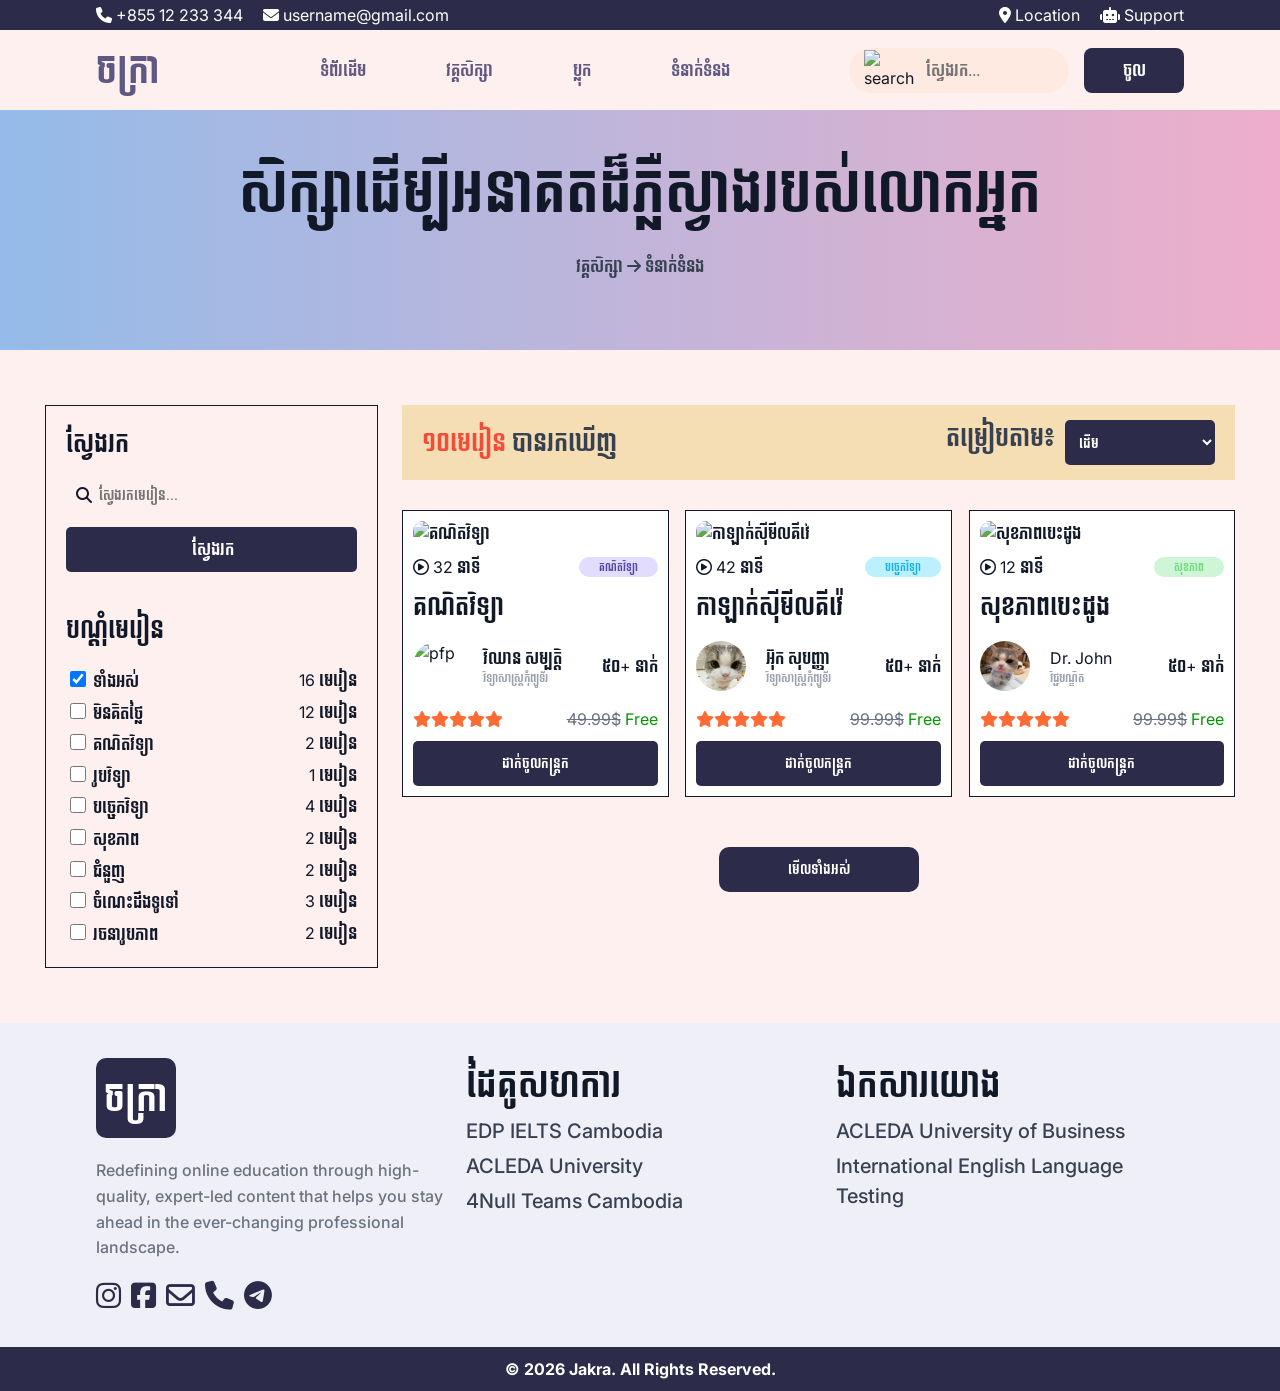
==== commit 9b8425b7: "Update repository" ====
--- a/src/allcourse.html
+++ b/src/allcourse.html
@@ -12,6 +12,7 @@
     <link rel="stylesheet" href="https://cdn.jsdelivr.net/npm/bootstrap-icons@1.11.3/font/bootstrap-icons.min.css">
     <meta name="viewport" content="width=device-width, initial-scale=1.0">
     <title>Jakra E-Learning</title>
+    <link rel="icon" type="image/jpg" href="../asset/image/favicon.jpg">
 </head>
 
 <body>
@@ -187,10 +188,11 @@
                     helps you stay ahead in the ever-changing professional landscape.
                 </p>
                 <div class="footerSocial">
-                    <i class="fa-brands fa-instagram"></i>
-                    <i class="fa-brands fa-square-facebook"></i>
-                    <i class="fa-regular fa-envelope"></i>
-                    <i class="fa-solid fa-phone"></i>
+                    <a href="#"><i class="fa-brands fa-instagram"></i></a>
+                    <a href="#"><i class="fa-brands fa-square-facebook"></i></a>
+                    <a href="#"><i class="fa-regular fa-envelope"></i></a>
+                    <a href="#"><i class="fa-solid fa-phone"></i></a>
+                    <a href="#"><i class="fa-brands fa-telegram"></i></a>
                 </div>
             </div>
             <div class="footerPartner footerItem">
--- a/style/allcourse.css
+++ b/style/allcourse.css
@@ -186,6 +186,9 @@
     transition: 0.5s ease;
     margin-bottom: 20px;
     background-color: var(--white);
+    text-decoration: none;
+    color: inherit;
+    display: block;
 }
 
 .lesson:hover {
@@ -297,15 +300,12 @@
     margin-top: 10px;
     background-color: var(--button-color);
     padding: 0;
-}
-
-.lesson button a {
     color: var(--white);
-    width: 100%;
-    height: 100%;
-    display: flex;
-    align-items: center;
-    justify-content: center;
+    display: flex;
+    align-items: center;
+    justify-content: center;
+    cursor: pointer;
+    border: none;
 }
 
 .lesson button:hover {
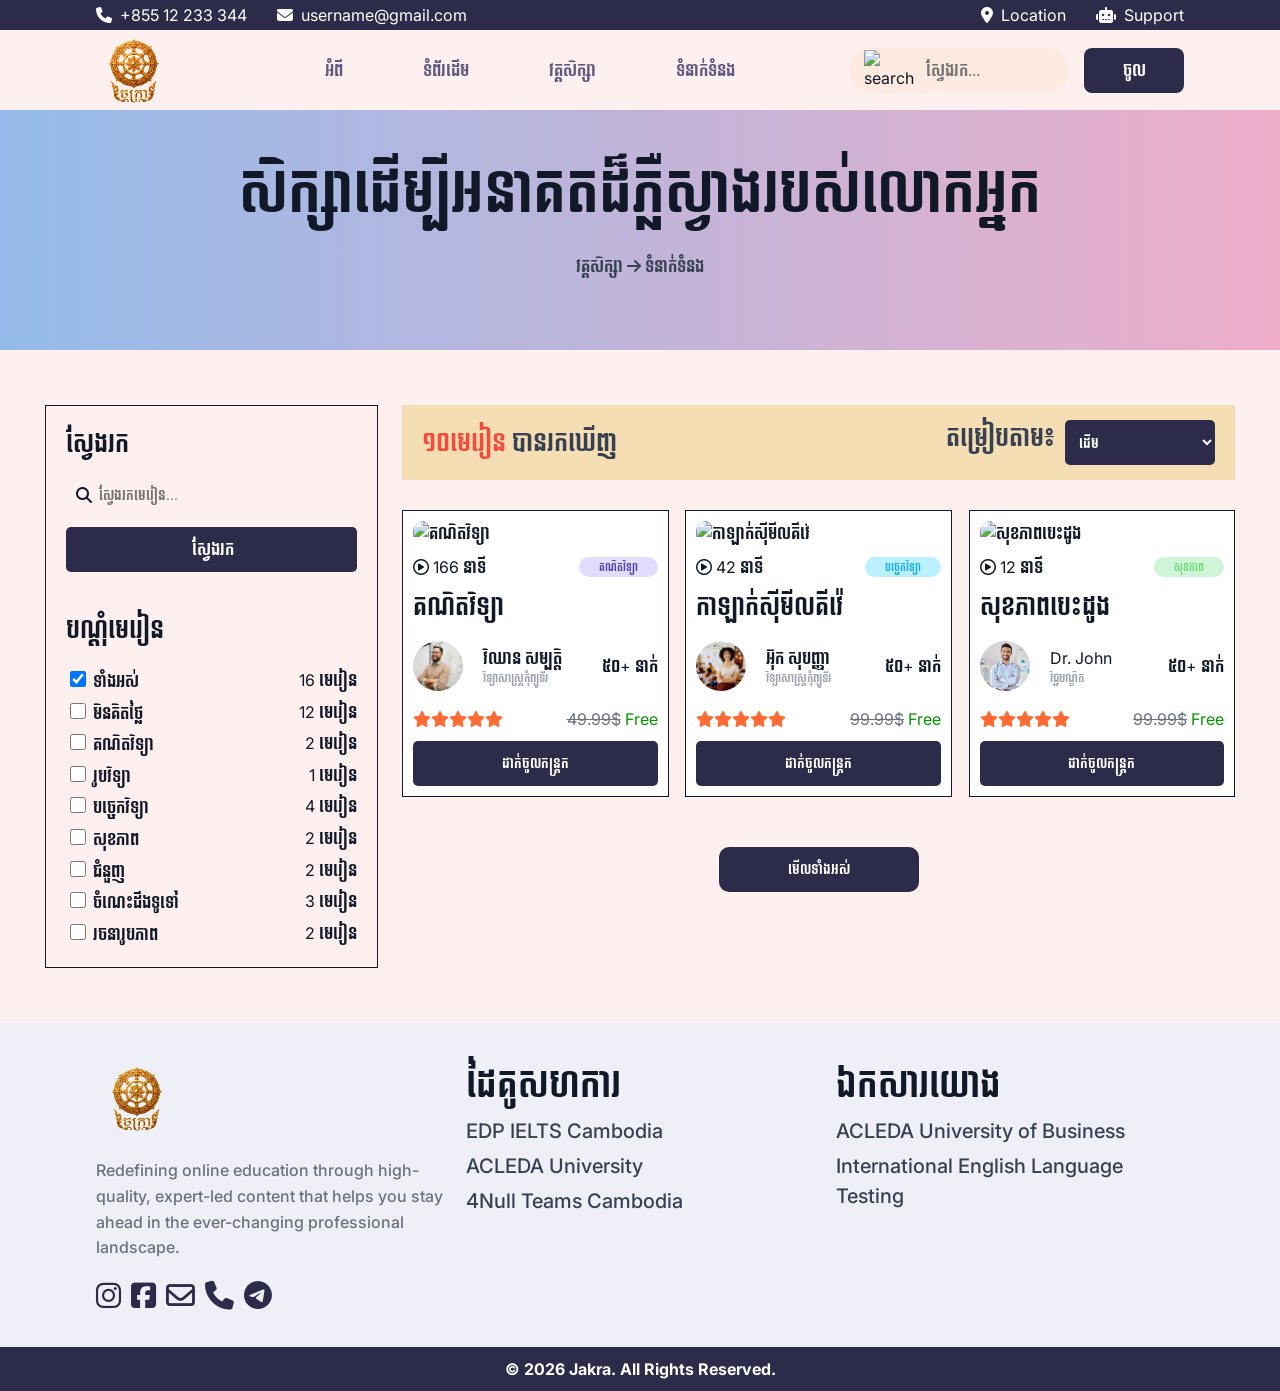
==== commit 80467f2d: "Update landing page layout, add welcome modal, fix card formatting, and update profile images" ====
--- a/src/allcourse.html
+++ b/src/allcourse.html
@@ -12,7 +12,7 @@
     <link rel="stylesheet" href="https://cdn.jsdelivr.net/npm/bootstrap-icons@1.11.3/font/bootstrap-icons.min.css">
     <meta name="viewport" content="width=device-width, initial-scale=1.0">
     <title>Jakra E-Learning</title>
-    <link rel="icon" type="image/jpg" href="../asset/image/favicon.jpg">
+    <link rel="icon" type="image/jpg" href="../asset/image/jakraLogo.jpg">
 </head>
 
 <body>
@@ -42,12 +42,12 @@
         </div>
         <div class="header-ul">
             <div class="logo">
-                <a href="../index.html">ចក្រា</a>
+                <a href="../index.html"><img src="../asset/image/jakraLogo.jpg" alt="logo"></a>
             </div>
             <ul>
+                <li><a href="../index.html#about">អំពី</a></li>
                 <li><a href="../index.html">ទំព័រដើម</a></li>
                 <li><a href="allcourse.html">វគ្គសិក្សា</a></li>
-                <li><a href="#">ប្លុក</a></li>
                 <li><a href="studyoncampuss.html">ទំនាក់ទំនង</a></li>
             </ul>
             <div class="header-actions">
@@ -55,7 +55,7 @@
                     <img src="../asset/svg/search.svg" class="icon" alt="search">
                     <input type="text" placeholder="ស្វែងរក...">
                 </div>
-                <button id="loginBtn"><a href="#">ចូល</a></button>
+                <button id="loginBtn"><a href="login.html">ចូល</a></button>
             </div>
         </div>
     </header>
@@ -138,51 +138,19 @@
             </div>
             <div class="course-item" id="course-item">
 
-                <!-- <div class="lesson" id="lesson1">
-                    <img src="https://wallpapers.com/images/featured/physics-w4ac9eqvnunc0ocp.jpg" alt="imageCourse">
-                    <div class="lessonType">
-                        <label for="lessonMain"><i class="fa-regular fa-circle-play"></i> ២០ មេរៀន</label>
-                        <div class="lessonCategory">
-                            <label for="category">គណិតវិទ្យា</label>
-                        </div>
-                    </div>
-                    <h3>គណិតវិទ្យា - ធរណីមាត្រ</h3>
-                    <hr>
-
-                    <div class="lessonProfile">
-                        <img src="../asset/author/mainpfp.jpg" alt="pfp">
-                        <div class="self-Profile">
-                            <h3>វិឈាន សម្បត្តិ</h3>
-                            <label for="major">វិទ្យាសាស្ត្រកុំព្យូទ័រ</label>
-                        </div>
-                        <label for="taughtStudent"><span>៥០+</span> នាក់</label>
-
-                    </div>
-                    <hr>
-                    <div class="lesson-Price">
-                        <label for="star"><i class="fa-solid fa-star"></i><i class="fa-solid fa-star"></i><i class="fa-solid fa-star"></i><i class="fa-solid fa-star"></i><i class="fa-solid fa-star"></i></label>
-                        <label for="price"><del>19.99$</del> Free</label>
-                    </div>
-                    <button><a href="#">ដាក់ចូលកន្ត្រក</a></button>
-                </div> -->
+                <!-- Course Here -->
 
             </div>
             <button id="showAllBtn" onclick="ShowAllCourse()">មើលទាំងអស់</button>
         </div>
     </div>
 
-
-
-
-
-
-
     <!-- Footer -->
     <footer>
         <div class="footer-Item">
             <div class="footerProfile footerItem">
                 <div class="logo">
-                    <a href="../index.html">ចក្រា</a>
+                    <a href="../index.html"><img src="../asset/image/jakraLogo.jpg" alt="logo"></a>
                 </div>
                 <p>Redefining online education through high-quality, expert-led content that
                     helps you stay ahead in the ever-changing professional landscape.
--- a/style/style.css
+++ b/style/style.css
@@ -82,6 +82,7 @@
     /* Firefox */
     -ms-overflow-style: none;
     /* IE and Edge */
+    scroll-behavior: smooth;
 }
 
 html::-webkit-scrollbar,
@@ -184,11 +185,31 @@
     color: white;
     font-family: var(--default-font);
     font-weight: 400;
-    transition: 0.5s ease;
-}
-
-.header-contact a:hover {
+    transition: 0.3s ease;
+    display: inline-flex;
+    align-items: center;
+}
+
+.header-contact a:hover{
     color: var(--star-color);
+    transform: scale(1.05); /* Scales the text elegantly */
+}
+
+/* Also animate the icons when hovering over the container! */
+.contact-left div,
+.contact-right div {
+    display: flex;
+    align-items: center;
+    gap: 8px; /* Added proper spacing between icon and text */
+    cursor: pointer;
+    transition: 0.3s ease;
+}
+
+.contact-left div:hover i,
+.contact-right div:hover i {
+    color: var(--star-color);
+    transform: translateY(-2px); /* Makes the icon bounce slightly on hover */
+    transition: 0.3s ease;
 }
 
 .contact-left {
@@ -196,7 +217,7 @@
     width: auto;
     display: flex;
     align-items: center;
-    gap: 20px;
+    gap: 30px; /* Increased gap to handle scaling text without overlap */
 }
 
 .contact-right {
@@ -204,7 +225,7 @@
     height: 100%;
     width: auto;
     align-items: center;
-    gap: 20px;
+    gap: 30px;
 }
 
 .header-ul {
@@ -219,9 +240,19 @@
 }
 
 .logo a {
-    font-size: 36px;
-    color: var(--title-color);
+    display: flex;
+    align-items: center;
+    justify-content: center;
     text-decoration: none;
+}
+
+.logo img {
+    height: 75px; /* Constraining height to fit header nicely */
+    width: auto;
+    border-radius: 8px; /* Optional slight rounding for logo if needed */
+    object-fit: contain;
+    mix-blend-mode: multiply;
+    filter: contrast(1.5) brightness(1.1);
 }
 
 header ul {
@@ -369,7 +400,6 @@
 
 .footerProfile .logo {
     width: 80px;
-    background-color: var(--button-color);
     color: white;
     height: 80px;
     display: flex;
